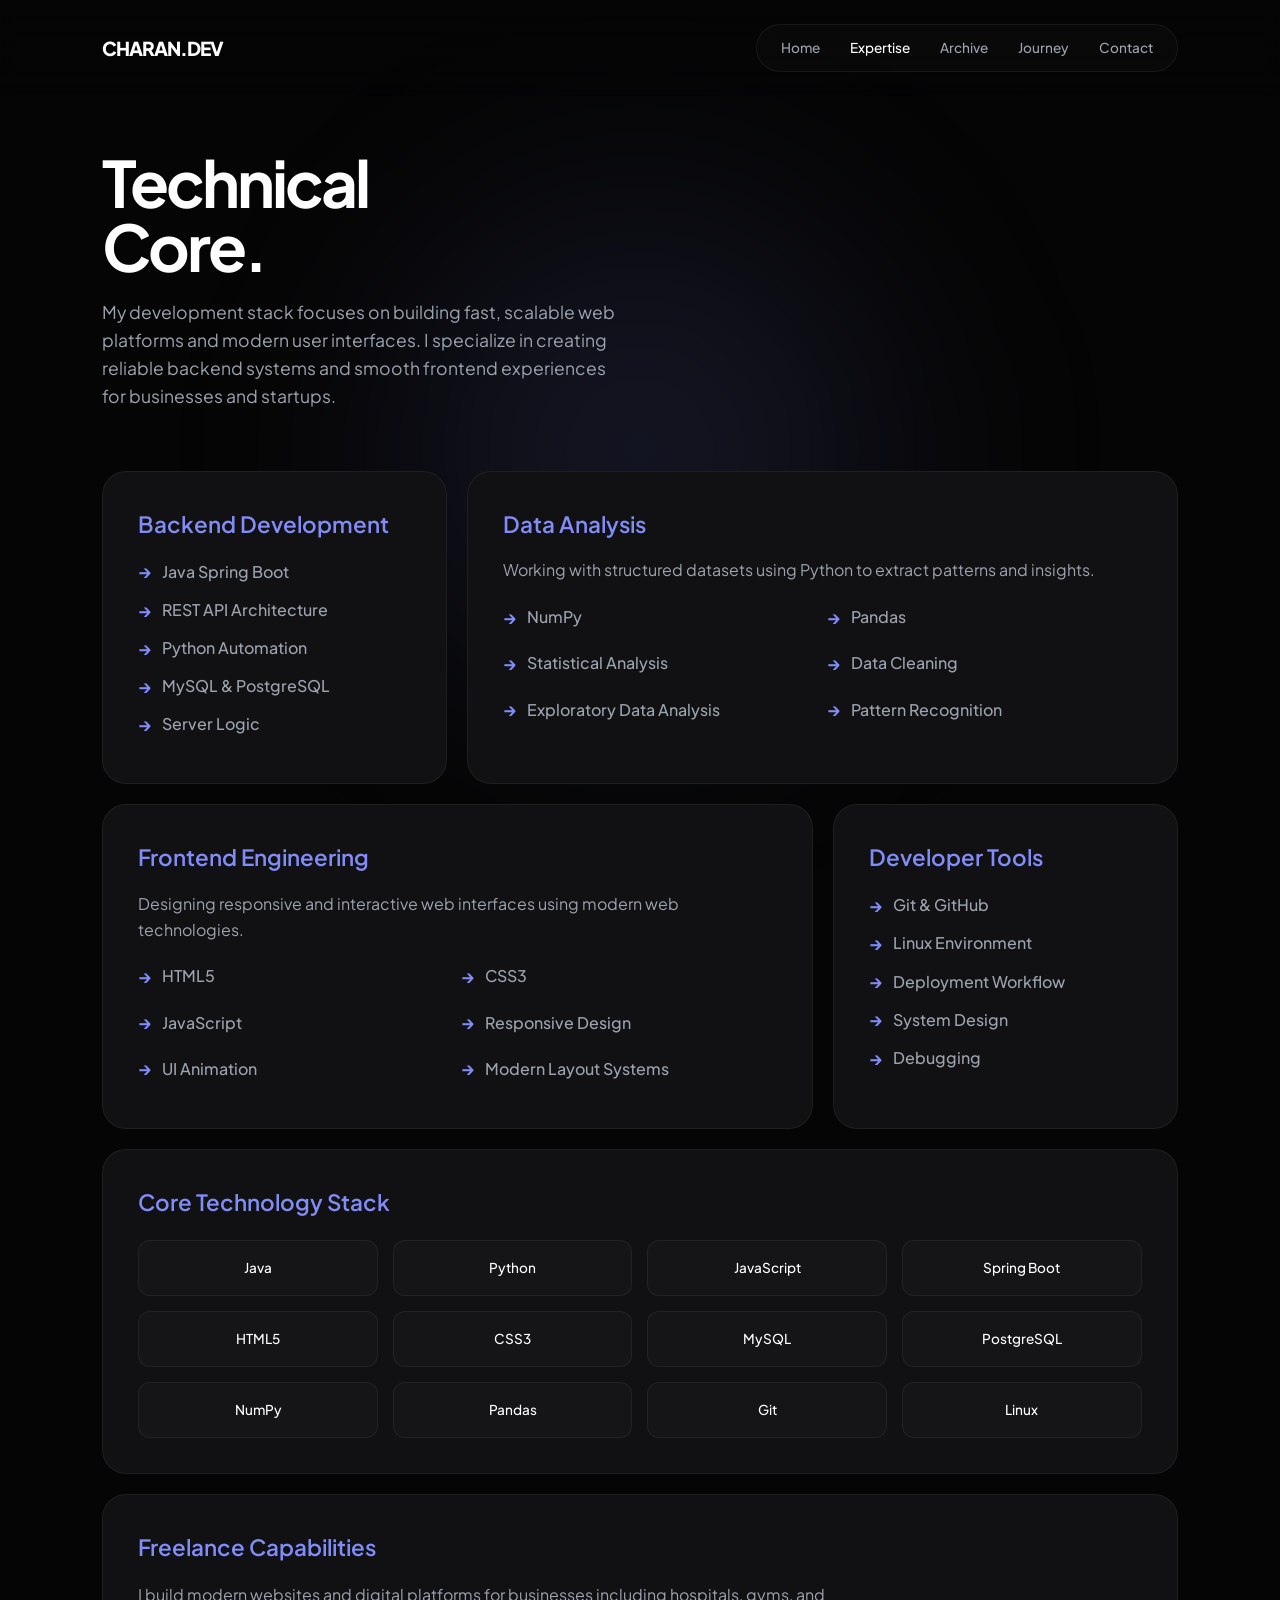
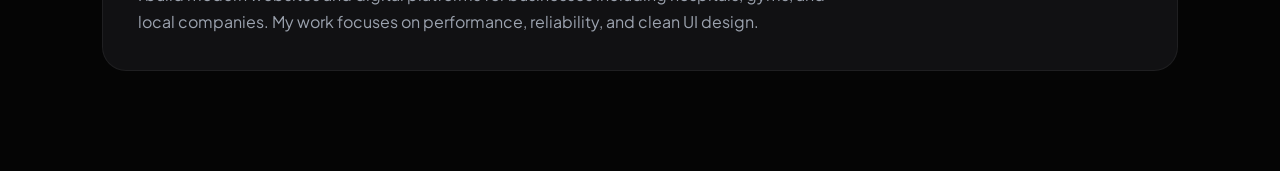
==== about.html @ 9d85164d "Initial commit: Charan Sai old portfolio website archive" ====
<!DOCTYPE html>
<html lang="en">
<head>
<meta charset="UTF-8">
<meta name="viewport" content="width=device-width, initial-scale=1.0">
<title>Expertise | CHARAN.DEV</title>
<link href="https://fonts.googleapis.com/css2?family=Plus+Jakarta+Sans:wght@300;400;500;600;700;800&display=swap" rel="stylesheet">
<style>
:root{
--bg:#050505;
--accent:#818cf8;
--accent-glow:rgba(129,140,248,0.15);
--text-main:#ffffff;
--text-dim:#9ca3af;
--surface:#111113;
--border:rgba(255,255,255,0.06);
--glass:rgba(255,255,255,0.02);
}
*,*::before,*::after{margin:0;padding:0;box-sizing:border-box;font-family:'Plus Jakarta Sans',sans-serif}
body{background:var(--bg);color:var(--text-main);overflow-x:hidden;line-height:1.6}
.noise{position:fixed;width:100%;height:100%;top:0;left:0;opacity:0.03;pointer-events:none;background:url('https://grainy-gradients.vercel.app/noise.svg');z-index:-1}
.spotlight{position:fixed;top:50%;left:50%;transform:translate(-50%,-50%);width:60vw;height:60vw;background:radial-gradient(circle,var(--accent-glow) 0%,transparent 70%);filter:blur(80px);z-index:-1;transition:.1s}
nav{position:fixed;top:0;width:100%;padding:24px 8%;display:flex;justify-content:space-between;align-items:center;z-index:1000;background:linear-gradient(to bottom,var(--bg) 0%,transparent 100%);backdrop-filter:blur(10px)}
.logo{font-weight:800;letter-spacing:-1px;font-size:1.2rem}
.nav-links{display:flex;gap:30px;background:var(--glass);padding:12px 24px;border-radius:100px;border:1px solid var(--border)}
nav a{text-decoration:none;color:var(--text-dim);font-size:0.85rem;font-weight:500;transition:all .4s}
nav a:hover,nav a.active{color:var(--text-main)}
.header-section{padding:150px 8% 60px 8%}
.header-section h1{font-size:clamp(2.5rem,8vw,4rem);letter-spacing:-3px;margin-bottom:20px;line-height:1}
.header-section p{color:var(--text-dim);max-width:520px;font-size:1.1rem}
.bento-container{padding:0 8% 100px;display:grid;grid-template-columns:repeat(3,1fr);gap:20px}
.bento-card{background:var(--surface);border:1px solid var(--border);border-radius:24px;padding:35px;transition:all .4s cubic-bezier(.2,.8,.2,1)}
.bento-card:hover{transform:translateY(-6px);border-color:rgba(129,140,248,0.3);box-shadow:0 20px 40px rgba(129,140,248,0.1)}
.span-2{grid-column:span 2}
.span-3{grid-column:span 3}
.bento-card h3{font-size:1.4rem;margin-bottom:15px;color:var(--accent);font-weight:600}
.skill-list{list-style:none;color:var(--text-dim)}
.skill-list li{margin-bottom:10px;display:flex;gap:10px;align-items:center;font-weight:500}
.skill-list li::before{content:"→";color:var(--accent);font-size:1.1rem;font-weight:700}
.tech-grid{display:grid;grid-template-columns:repeat(4,1fr);gap:15px;margin-top:20px}
.tech{background:var(--glass);border:1px solid var(--border);padding:16px 12px;border-radius:12px;text-align:center;font-size:0.85rem;font-weight:500;transition:.3s;cursor:pointer}
.tech:hover{background:var(--accent);color:var(--bg);transform:translateY(-2px)}
.reveal{opacity:0;transform:translateY(40px)}
.active-reveal{opacity:1;transform:translateY(0);transition:all 1s cubic-bezier(.2,.8,.2,1)}
@media(max-width:1024px){.bento-container{grid-template-columns:repeat(2,1fr)}.span-2{grid-column:span 1}.span-3{grid-column:span 2}}
@media(max-width:768px){
.bento-container{grid-template-columns:1fr;gap:16px;padding:0 6% 80px}
.header-section{padding:120px 6% 50px 6%}
nav{padding:20px 6%}
.nav-links{display:none}
.logo{font-size:1rem}
.tech-grid{grid-template-columns:repeat(2,1fr);gap:12px}
}
@media(max-width:480px){
.header-section h1{font-size:2.5rem}
.header-section{padding:100px 5% 40px 5%}
.bento-container{padding:0 5% 60px}
.bento-card{padding:25px}
}
</style>
</head>
<body>
<div class="noise"></div>
<div class="spotlight" id="spotlight"></div>
<nav>
<div class="logo">CHARAN.DEV</div>
<div class="nav-links">
<a href='index.html'>Home</a>
<a class='active' href='about.html'>Expertise</a>
<a href='projects.html'>Archive</a>
<a href='experience.html'>Journey</a>
<a href='contact.html'>Contact</a>
</div>
</nav>
<section class="header-section reveal">
<h1>Technical<br>Core.</h1>
<p>My development stack focuses on building fast, scalable web platforms and modern user interfaces. I specialize in creating reliable backend systems and smooth frontend experiences for businesses and startups.</p>
</section>
<section class="bento-container">
<div class="bento-card reveal">
<h3>Backend Development</h3>
<ul class="skill-list">
<li>Java Spring Boot</li>
<li>REST API Architecture</li>
<li>Python Automation</li>
<li>MySQL & PostgreSQL</li>
<li>Server Logic</li>
</ul>
</div>
<div class="bento-card span-2 reveal">
<h3>Data Analysis</h3>
<p style="color:var(--text-dim);margin-bottom:20px">Working with structured datasets using Python to extract patterns and insights.</p>
<ul class="skill-list" style="display:grid;grid-template-columns:1fr 1fr;gap:8px">
<li>NumPy</li>
<li>Pandas</li>
<li>Statistical Analysis</li>
<li>Data Cleaning</li>
<li>Exploratory Data Analysis</li>
<li>Pattern Recognition</li>
</ul>
</div>
<div class="bento-card span-2 reveal">
<h3>Frontend Engineering</h3>
<p style="color:var(--text-dim);margin-bottom:20px">Designing responsive and interactive web interfaces using modern web technologies.</p>
<ul class="skill-list" style="display:grid;grid-template-columns:1fr 1fr;gap:8px">
<li>HTML5</li>
<li>CSS3</li>
<li>JavaScript</li>
<li>Responsive Design</li>
<li>UI Animation</li>
<li>Modern Layout Systems</li>
</ul>
</div>
<div class="bento-card reveal">
<h3>Developer Tools</h3>
<ul class="skill-list">
<li>Git & GitHub</li>
<li>Linux Environment</li>
<li>Deployment Workflow</li>
<li>System Design</li>
<li>Debugging</li>
</ul>
</div>
<div class="bento-card span-3 reveal">
<h3>Core Technology Stack</h3>
<div class="tech-grid">
<div class="tech">Java</div>
<div class="tech">Python</div>
<div class="tech">JavaScript</div>
<div class="tech">Spring Boot</div>
<div class="tech">HTML5</div>
<div class="tech">CSS3</div>
<div class="tech">MySQL</div>
<div class="tech">PostgreSQL</div>
<div class="tech">NumPy</div>
<div class="tech">Pandas</div>
<div class="tech">Git</div>
<div class="tech">Linux</div>
</div>
</div>
<div class="bento-card span-3 reveal">
<h3>Freelance Capabilities</h3>
<p style="color:var(--text-dim);max-width:700px;line-height:1.7">I build modern websites and digital platforms for businesses including hospitals, gyms, and local companies. My work focuses on performance, reliability, and clean UI design.</p>
</div>
</section>
<script>
document.addEventListener('mousemove',e=>{
const spotlight=document.getElementById('spotlight');
spotlight.style.left=e.clientX+'px';
spotlight.style.top=e.clientY+'px';
},{passive:true});
const observer=new IntersectionObserver(entries=>{
entries.forEach((entry,index)=>{
if(entry.isIntersecting){
setTimeout(()=>entry.target.classList.add('active-reveal'),index*120);
}
});
},{threshold:0.15});
document.querySelectorAll('.reveal').forEach(el=>observer.observe(el));
</script>
</body>
</html>
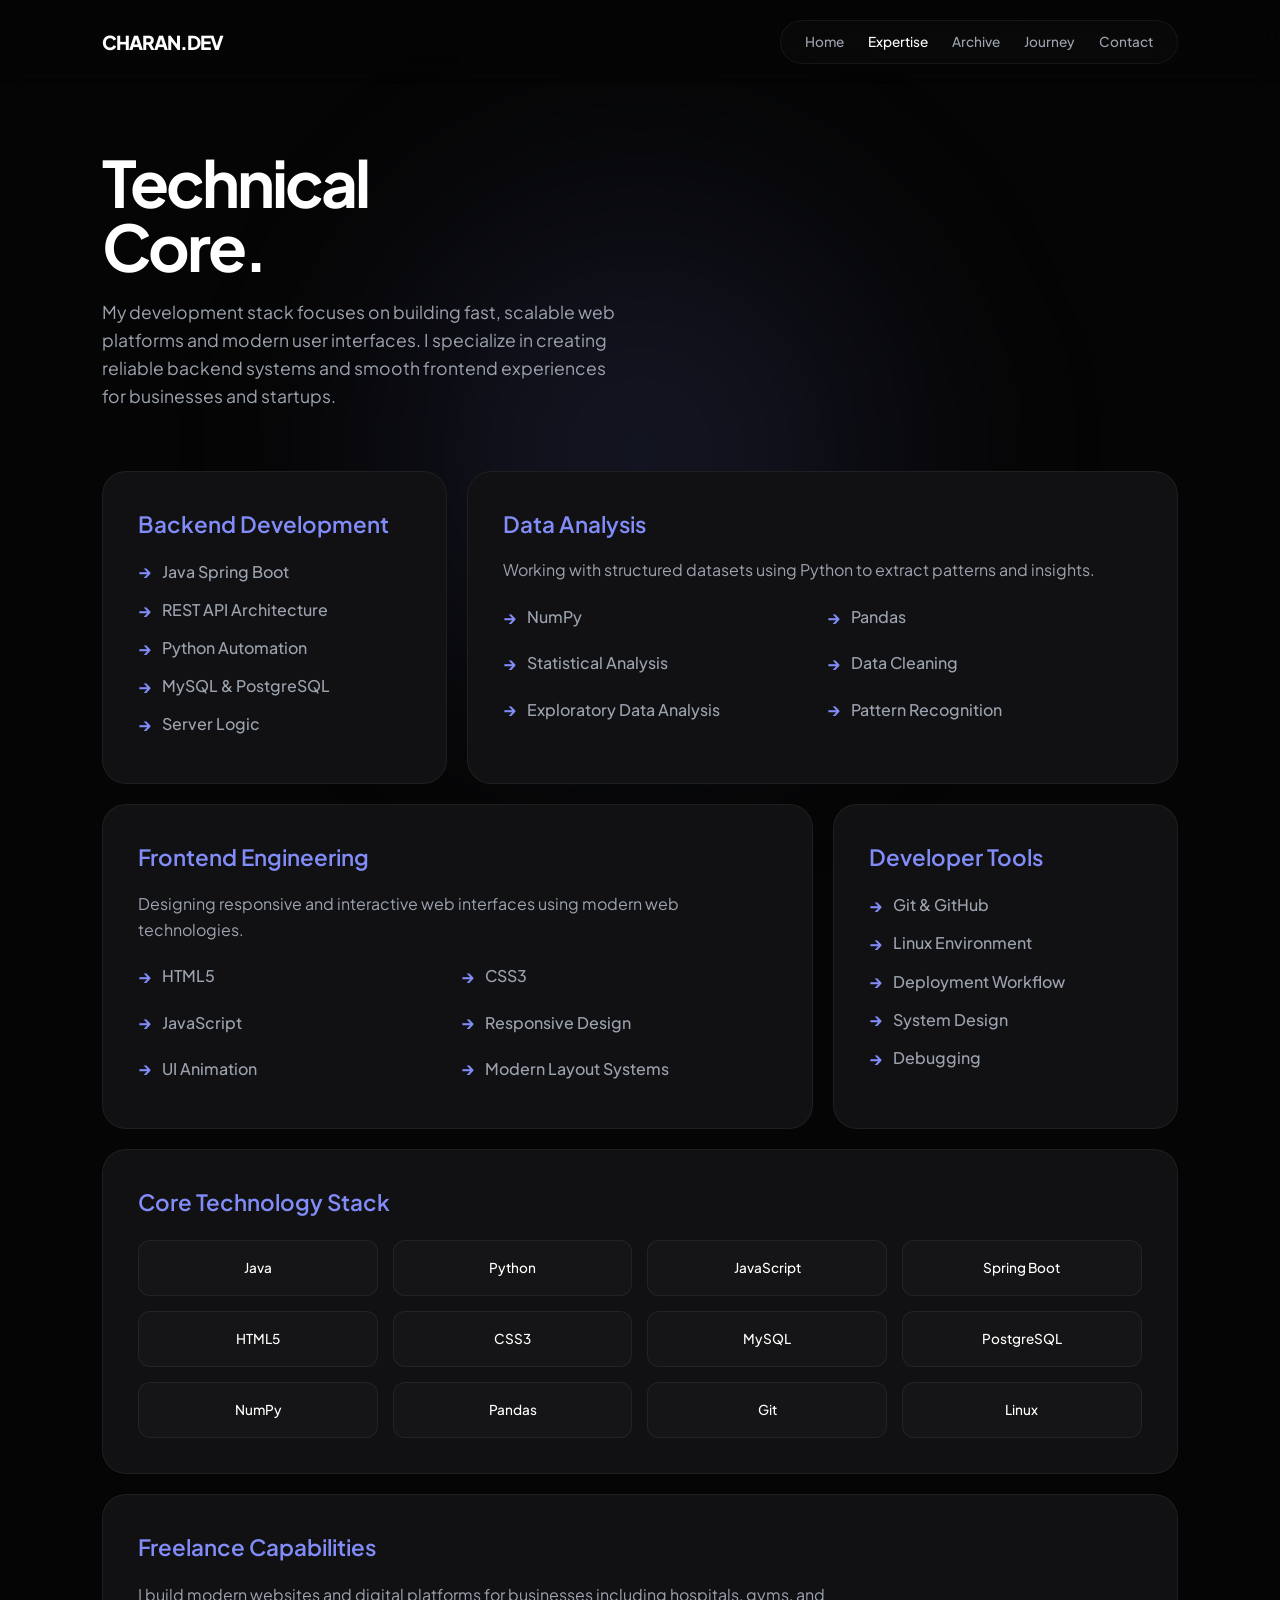
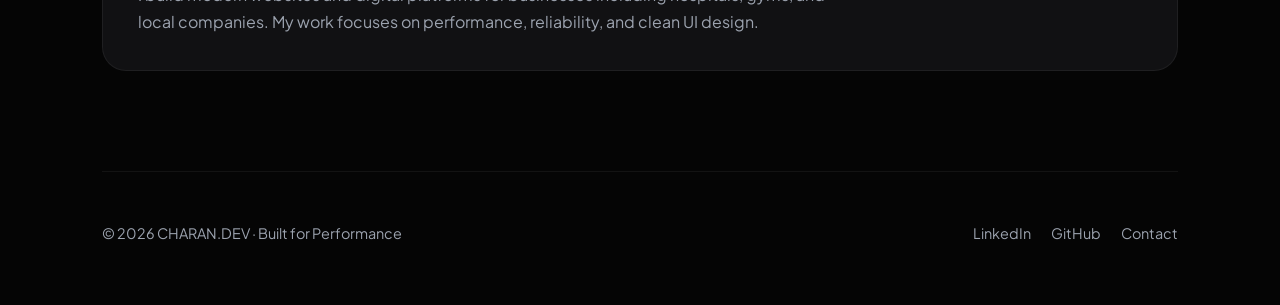
==== commit a2c40ac4: "Fix mobile responsiveness, navigation menu, and UI bugs across all pages" ====
--- a/about.html
+++ b/about.html
@@ -20,11 +20,23 @@
 body{background:var(--bg);color:var(--text-main);overflow-x:hidden;line-height:1.6}
 .noise{position:fixed;width:100%;height:100%;top:0;left:0;opacity:0.03;pointer-events:none;background:url('https://grainy-gradients.vercel.app/noise.svg');z-index:-1}
 .spotlight{position:fixed;top:50%;left:50%;transform:translate(-50%,-50%);width:60vw;height:60vw;background:radial-gradient(circle,var(--accent-glow) 0%,transparent 70%);filter:blur(80px);z-index:-1;transition:.1s}
-nav{position:fixed;top:0;width:100%;padding:24px 8%;display:flex;justify-content:space-between;align-items:center;z-index:1000;background:linear-gradient(to bottom,var(--bg) 0%,transparent 100%);backdrop-filter:blur(10px)}
-.logo{font-weight:800;letter-spacing:-1px;font-size:1.2rem}
-.nav-links{display:flex;gap:30px;background:var(--glass);padding:12px 24px;border-radius:100px;border:1px solid var(--border)}
-nav a{text-decoration:none;color:var(--text-dim);font-size:0.85rem;font-weight:500;transition:all .4s}
+nav{position:fixed;top:0;width:100%;padding:20px 8%;display:flex;justify-content:space-between;align-items:center;z-index:1000;background:linear-gradient(to bottom,var(--bg) 0%,transparent 100%);backdrop-filter:blur(12px);-webkit-backdrop-filter:blur(12px);transition:all .3s}
+.logo{font-weight:800;letter-spacing:-1px;font-size:1.2rem;text-decoration:none;color:var(--text-main);z-index:1001}
+.nav-links{display:flex;gap:24px;background:var(--glass);padding:10px 24px;border-radius:100px;border:1px solid var(--border);backdrop-filter:blur(10px)}
+nav a{text-decoration:none;color:var(--text-dim);font-size:0.85rem;font-weight:500;transition:all .3s}
 nav a:hover,nav a.active{color:var(--text-main)}
+
+.mobile-toggle{display:none;flex-direction:column;justify-content:center;gap:5px;width:42px;height:42px;background:var(--glass);border:1px solid var(--border);border-radius:10px;cursor:pointer;padding:10px;z-index:1001;transition:0.3s}
+.mobile-toggle span{display:block;width:100%;height:2px;background:var(--text-main);border-radius:2px;transition:transform 0.3s ease, opacity 0.3s ease}
+.mobile-toggle.active span:nth-child(1){transform:translateY(7px) rotate(45deg)}
+.mobile-toggle.active span:nth-child(2){opacity:0}
+.mobile-toggle.active span:nth-child(3){transform:translateY(-7px) rotate(-45deg)}
+
+footer{margin:0 8% 40px;padding:50px 0 20px;border-top:1px solid var(--border);display:flex;justify-content:space-between;align-items:center;color:var(--text-dim);font-size:0.9rem}
+.footer-links{display:flex;gap:20px}
+.footer-links a{color:var(--text-dim);text-decoration:none;transition:0.3s}
+.footer-links a:hover{color:var(--text-main)}
+
 .header-section{padding:150px 8% 60px 8%}
 .header-section h1{font-size:clamp(2.5rem,8vw,4rem);letter-spacing:-3px;margin-bottom:20px;line-height:1}
 .header-section p{color:var(--text-dim);max-width:520px;font-size:1.1rem}
@@ -44,18 +56,22 @@
 .active-reveal{opacity:1;transform:translateY(0);transition:all 1s cubic-bezier(.2,.8,.2,1)}
 @media(max-width:1024px){.bento-container{grid-template-columns:repeat(2,1fr)}.span-2{grid-column:span 1}.span-3{grid-column:span 2}}
 @media(max-width:768px){
-.bento-container{grid-template-columns:1fr;gap:16px;padding:0 6% 80px}
-.header-section{padding:120px 6% 50px 6%}
-nav{padding:20px 6%}
-.nav-links{display:none}
-.logo{font-size:1rem}
-.tech-grid{grid-template-columns:repeat(2,1fr);gap:12px}
+nav{padding:16px 5%;background:rgba(5,5,5,0.85)}
+.mobile-toggle{display:flex}
+.nav-links{position:fixed;top:0;right:-100%;width:75%;max-width:300px;height:100vh;height:100dvh;background:#0d0d10;border-left:1px solid var(--border);border-radius:0;padding:90px 24px 40px;flex-direction:column;gap:16px;transition:right 0.35s cubic-bezier(0.4,0,0.2,1);box-shadow:-10px 0 30px rgba(0,0,0,0.8);z-index:1000}
+.nav-links.open{right:0}
+.nav-links a{font-size:1.1rem;font-weight:600;padding:12px 18px;border-radius:12px;background:var(--glass);border:1px solid var(--border);display:block}
+.nav-links a.active{background:var(--accent-glow);border-color:rgba(129,140,248,0.3);color:var(--accent)}
+.bento-container{grid-template-columns:1fr;gap:16px;padding:0 5% 60px}
+.span-2,.span-3{grid-column:span 1}
+.header-section{padding:110px 5% 40px 5%}
+.tech-grid{grid-template-columns:repeat(2,1fr);gap:10px}
+footer{margin:0 5% 30px;padding:35px 0 15px;flex-direction:column;gap:18px;text-align:center}
 }
 @media(max-width:480px){
-.header-section h1{font-size:2.5rem}
-.header-section{padding:100px 5% 40px 5%}
-.bento-container{padding:0 5% 60px}
-.bento-card{padding:25px}
+.header-section h1{font-size:2.2rem;letter-spacing:-1.5px}
+.header-section{padding:100px 5% 35px 5%}
+.bento-card{padding:22px}
 }
 </style>
 </head>
@@ -63,8 +79,15 @@
 <div class="noise"></div>
 <div class="spotlight" id="spotlight"></div>
 <nav>
-<div class="logo">CHARAN.DEV</div>
-<div class="nav-links">
+<a class="logo" href="index.html">CHARAN.DEV</a>
+
+<button class="mobile-toggle" id="mobileToggle" aria-label="Toggle navigation" aria-expanded="false">
+<span></span>
+<span></span>
+<span></span>
+</button>
+
+<div class="nav-links" id="navLinks">
 <a href='index.html'>Home</a>
 <a class='active' href='about.html'>Expertise</a>
 <a href='projects.html'>Archive</a>
@@ -143,7 +166,43 @@
 <p style="color:var(--text-dim);max-width:700px;line-height:1.7">I build modern websites and digital platforms for businesses including hospitals, gyms, and local companies. My work focuses on performance, reliability, and clean UI design.</p>
 </div>
 </section>
+
+<footer>
+<div>© 2026 CHARAN.DEV · Built for Performance</div>
+<div class="footer-links">
+<a href="https://linkedin.com/in/charan11328" target="_blank" rel="noopener">LinkedIn</a>
+<a href="https://github.com/charan11328" target="_blank" rel="noopener">GitHub</a>
+<a href="contact.html">Contact</a>
+</div>
+</footer>
+
 <script>
+// Mobile Navigation Toggle
+const mobileToggle = document.getElementById('mobileToggle');
+const navLinks = document.getElementById('navLinks');
+if(mobileToggle && navLinks){
+    mobileToggle.addEventListener('click', (e) => {
+        e.stopPropagation();
+        const isOpen = navLinks.classList.toggle('open');
+        mobileToggle.classList.toggle('active');
+        mobileToggle.setAttribute('aria-expanded', isOpen);
+    });
+    document.addEventListener('click', (e) => {
+        if(navLinks.classList.contains('open') && !navLinks.contains(e.target) && !mobileToggle.contains(e.target)){
+            navLinks.classList.remove('open');
+            mobileToggle.classList.remove('active');
+            mobileToggle.setAttribute('aria-expanded', 'false');
+        }
+    });
+    navLinks.querySelectorAll('a').forEach(link => {
+        link.addEventListener('click', () => {
+            navLinks.classList.remove('open');
+            mobileToggle.classList.remove('active');
+            mobileToggle.setAttribute('aria-expanded', 'false');
+        });
+    });
+}
+
 document.addEventListener('mousemove',e=>{
 const spotlight=document.getElementById('spotlight');
 spotlight.style.left=e.clientX+'px';
